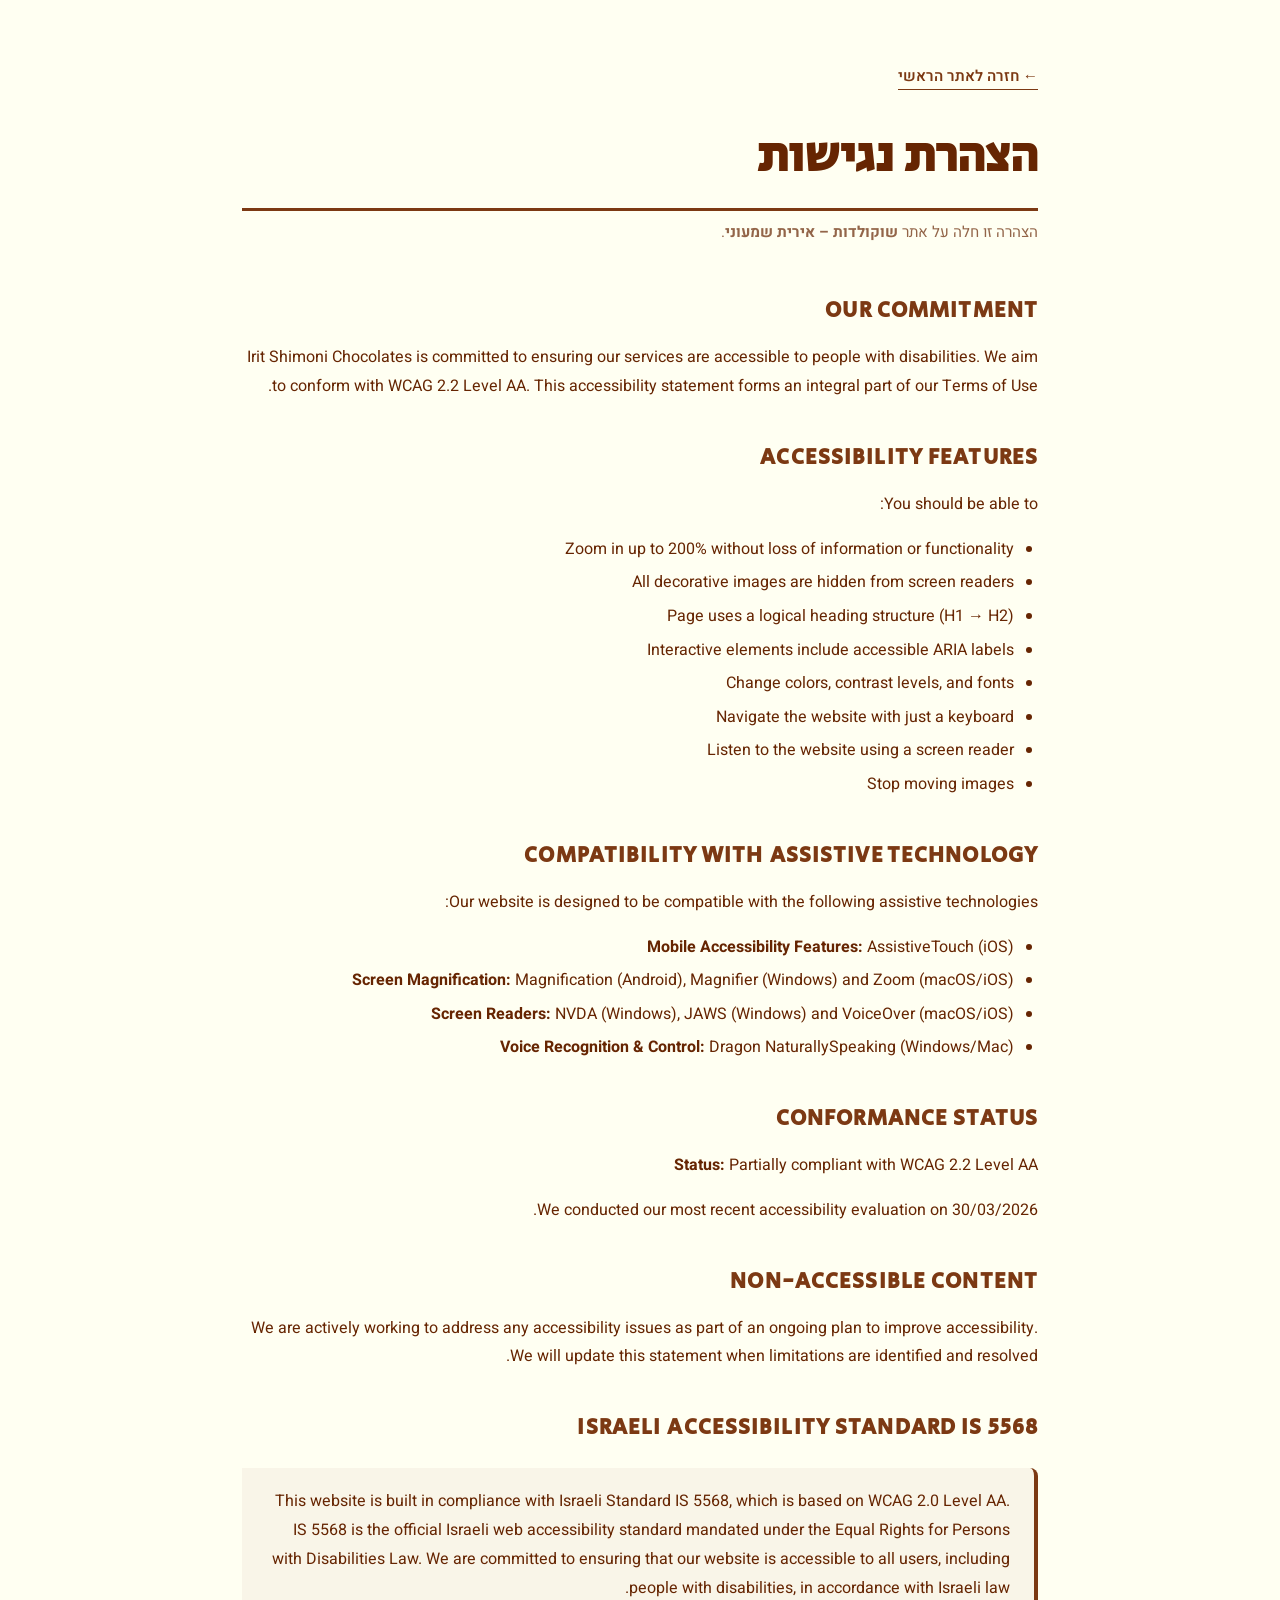
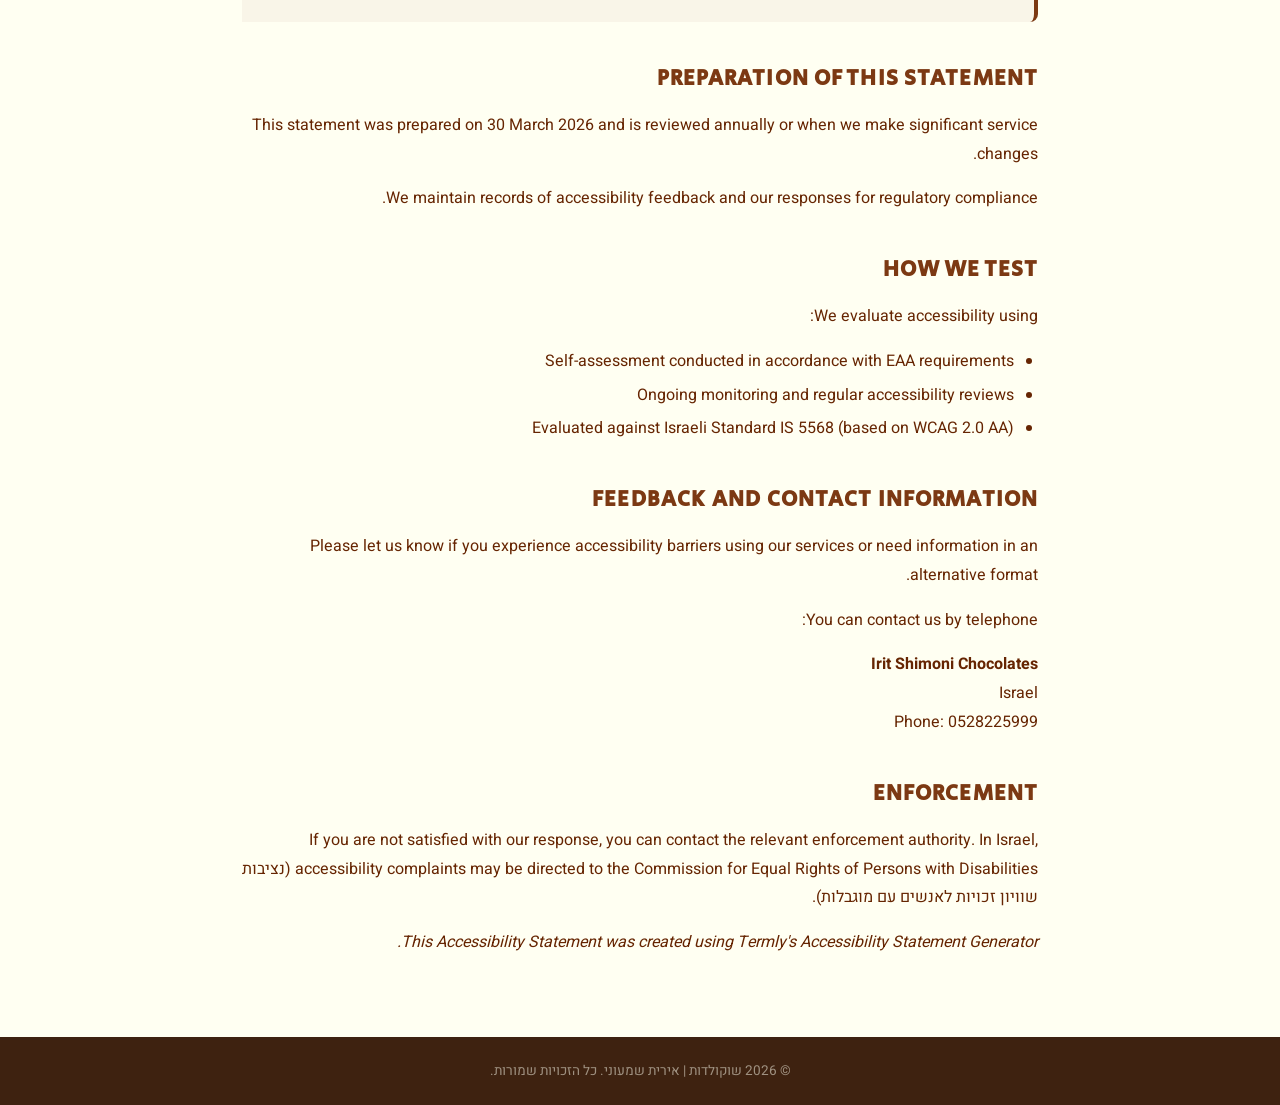
==== accessibility.html @ e2622485 "Yuval changes: navbar redesign, hero updates, accessibility statement, drip illustration Co-Authored" ====
<!DOCTYPE html>
<html lang="he" dir="rtl">
<head>
  <meta charset="UTF-8">
  <meta name="viewport" content="width=device-width, initial-scale=1.0">
  <title>הצהרת נגישות | שוקולדות – אירית שמעוני</title>
  <meta name="description" content="הצהרת נגישות של אתר שוקולדות אירית שמעוני בהתאם לתקן ישראלי IS 5568">
  <link rel="preconnect" href="https://fonts.googleapis.com">
  <link rel="preconnect" href="https://fonts.gstatic.com" crossorigin>
  <link href="https://fonts.googleapis.com/css2?family=Heebo:wght@300;400;500;700;800;900&family=Secular+One&display=swap" rel="stylesheet">
  <link rel="stylesheet" href="css/styles.css?v=28">
  <style>
    .accessibility-page {
      background: #fffff2;
      min-height: 100vh;
      padding: 4rem 0;
    }
    .accessibility-page .container {
      max-width: 860px;
      margin: 0 auto;
      padding: 0 2rem;
    }
    .accessibility-page h1 {
      font-family: 'Secular One', sans-serif;
      font-size: clamp(2rem, 4vw, 3rem);
      color: #662502;
      margin-bottom: 0.5rem;
      border-bottom: 3px solid #7C3913;
      padding-bottom: 1rem;
    }
    .accessibility-page .applies-to {
      font-size: 0.95rem;
      color: #662502;
      opacity: 0.7;
      margin-bottom: 3rem;
    }
    .accessibility-page h2 {
      font-family: 'Secular One', sans-serif;
      font-size: 1.4rem;
      color: #7C3913;
      margin-top: 2.5rem;
      margin-bottom: 1rem;
      text-transform: uppercase;
      letter-spacing: 0.05em;
    }
    .accessibility-page p {
      font-size: 1rem;
      line-height: 1.8;
      color: #662502;
      margin-bottom: 1rem;
    }
    .accessibility-page ul {
      list-style: disc;
      padding-right: 1.5rem;
      margin-bottom: 1rem;
    }
    .accessibility-page li {
      font-size: 1rem;
      line-height: 1.8;
      color: #662502;
      margin-bottom: 0.3rem;
    }
    .accessibility-page li strong {
      color: #662502;
    }
    .accessibility-page .back-link {
      display: inline-block;
      margin-bottom: 2rem;
      color: #7C3913;
      font-weight: 600;
      font-size: 0.95rem;
      text-decoration: none;
      border-bottom: 1px solid #7C3913;
      padding-bottom: 2px;
    }
    .accessibility-page .back-link:hover {
      color: #ff7200;
      border-color: #ff7200;
    }
    .accessibility-page .highlight-box {
      background: #f9f5e8;
      border-right: 4px solid #7C3913;
      padding: 1.2rem 1.5rem;
      margin: 1.5rem 0;
      border-radius: 0 8px 8px 0;
    }
    .accessibility-page .highlight-box p {
      margin: 0;
    }
  </style>
</head>
<body>

  <!-- Navigation Bar -->
  <nav class="navbar">
    <div class="navbar__inner">
      <a href="index.html" class="navbar__logo">שוקולדות</a>
      <ul class="navbar__links">
        <li><a href="index.html#workshop">הסדנה</a></li>
        <li><a href="index.html#qa">שאלות ותשובות</a></li>
        <li><a href="index.html#contact">צרו קשר</a></li>
      </ul>
      <button class="navbar__toggle" aria-label="תפריט">
        <span></span><span></span><span></span>
      </button>
    </div>
    <div class="navbar__drip" aria-hidden="true"></div>
  </nav>

  <main class="accessibility-page" id="main-content">
    <div class="container">

      <a href="index.html" class="back-link">← חזרה לאתר הראשי</a>

      <h1>הצהרת נגישות</h1>
      <p class="applies-to">הצהרה זו חלה על אתר <strong>שוקולדות – אירית שמעוני</strong>.</p>

      <h2>Our Commitment</h2>
      <p>Irit Shimoni Chocolates is committed to ensuring our services are accessible to people with disabilities. We aim to conform with WCAG 2.2 Level AA. This accessibility statement forms an integral part of our Terms of Use.</p>

      <h2>Accessibility Features</h2>
      <p>You should be able to:</p>
      <ul>
        <li>Zoom in up to 200% without loss of information or functionality</li>
        <li>All decorative images are hidden from screen readers</li>
        <li>Page uses a logical heading structure (H1 → H2)</li>
        <li>Interactive elements include accessible ARIA labels</li>
        <li>Change colors, contrast levels, and fonts</li>
        <li>Navigate the website with just a keyboard</li>
        <li>Listen to the website using a screen reader</li>
        <li>Stop moving images</li>
      </ul>

      <h2>Compatibility with Assistive Technology</h2>
      <p>Our website is designed to be compatible with the following assistive technologies:</p>
      <ul>
        <li><strong>Mobile Accessibility Features:</strong> AssistiveTouch (iOS)</li>
        <li><strong>Screen Magnification:</strong> Magnification (Android), Magnifier (Windows) and Zoom (macOS/iOS)</li>
        <li><strong>Screen Readers:</strong> NVDA (Windows), JAWS (Windows) and VoiceOver (macOS/iOS)</li>
        <li><strong>Voice Recognition &amp; Control:</strong> Dragon NaturallySpeaking (Windows/Mac)</li>
      </ul>

      <h2>Conformance Status</h2>
      <p><strong>Status:</strong> Partially compliant with WCAG 2.2 Level AA</p>
      <p>We conducted our most recent accessibility evaluation on 30/03/2026.</p>

      <h2>Non-Accessible Content</h2>
      <p>We are actively working to address any accessibility issues as part of an ongoing plan to improve accessibility. We will update this statement when limitations are identified and resolved.</p>

      <h2>Israeli Accessibility Standard IS 5568</h2>
      <div class="highlight-box">
        <p>This website is built in compliance with Israeli Standard IS 5568, which is based on WCAG 2.0 Level AA. IS 5568 is the official Israeli web accessibility standard mandated under the Equal Rights for Persons with Disabilities Law. We are committed to ensuring that our website is accessible to all users, including people with disabilities, in accordance with Israeli law.</p>
      </div>

      <h2>Preparation of This Statement</h2>
      <p>This statement was prepared on 30 March 2026 and is reviewed annually or when we make significant service changes.</p>
      <p>We maintain records of accessibility feedback and our responses for regulatory compliance.</p>

      <h2>How We Test</h2>
      <p>We evaluate accessibility using:</p>
      <ul>
        <li>Self-assessment conducted in accordance with EAA requirements</li>
        <li>Ongoing monitoring and regular accessibility reviews</li>
        <li>Evaluated against Israeli Standard IS 5568 (based on WCAG 2.0 AA)</li>
      </ul>

      <h2>Feedback and Contact Information</h2>
      <p>Please let us know if you experience accessibility barriers using our services or need information in an alternative format.</p>
      <p>You can contact us by telephone:</p>
      <p>
        <strong>Irit Shimoni Chocolates</strong><br>
        Israel<br>
        Phone: <a href="tel:0528225999">0528225999</a>
      </p>

      <h2>Enforcement</h2>
      <p>If you are not satisfied with our response, you can contact the relevant enforcement authority. In Israel, accessibility complaints may be directed to the Commission for Equal Rights of Persons with Disabilities (נציבות שוויון זכויות לאנשים עם מוגבלות).</p>
      <p><em>This Accessibility Statement was created using Termly's Accessibility Statement Generator.</em></p>

    </div>
  </main>

  <!-- FOOTER -->
  <footer class="footer">
    <div class="container">
      <p>&copy; 2026 שוקולדות | אירית שמעוני. כל הזכויות שמורות.</p>
    </div>
  </footer>

  <script src="js/main.js?v=9"></script>
</body>
</html>
---- css/styles.css ----
/* ══════════════════════════════════════
   RESET & BASE
   ══════════════════════════════════════ */
*, *::before, *::after {
  margin: 0;
  padding: 0;
  box-sizing: border-box;
}

html {
  scroll-behavior: smooth;
  font-size: 16px;
}

body {
  font-family: 'Heebo', sans-serif;
  direction: rtl;
  color: #662502;
  overflow-x: hidden;
  background: #fffff2;
}

a {
  text-decoration: none;
  color: inherit;
}

ul {
  list-style: none;
}

img {
  max-width: 100%;
  display: block;
}

.container {
  max-width: 1200px;
  margin: 0 auto;
  padding: 0 2rem;
}

/* ══════════════════════════════════════
   NAVBAR
   ══════════════════════════════════════ */
.navbar {
  position: fixed;
  top: 0;
  left: 0;
  width: 100%;
  z-index: 1000;
  background: #662502;
  overflow: visible;
  transition: transform 0.3s ease;
}

.navbar--hidden {
  transform: translateY(-100%);
}

.navbar--initial {
  transform: translateY(-100%);
  transition: none;
}

.navbar__inner {
  position: relative;
  z-index: 1; /* above ::before */
  max-width: 1200px;
  margin: 0 auto;
  padding: 1rem 2rem;
  display: flex;
  align-items: center;
  justify-content: space-between;
}

.navbar__logo {
  font-family: 'Secular One', sans-serif;
  font-size: 2.5rem;
  color: #fffff2;
  font-weight: 700;
  line-height: 1;          /* prevents extra line-height from inflating height unevenly */
  display: flex;
  align-items: center;     /* vertically centers within the flex row */
}

.navbar__links {
  display: flex;
  gap: 2.5rem;
}

.navbar__links a {
  font-size: 1.2rem;
  font-weight: 600;
  color: #fffff2;
  transition: color 0.3s;
  position: relative;
}

.navbar__links a::after {
  content: '';
  position: absolute;
  bottom: -4px;
  right: 0;
  width: 0;
  height: 2px;
  background: #ff7200;
  transition: width 0.3s;
}

.navbar__links a:hover::after {
  width: 100%;
}

.navbar__links a:hover {
  color: #ff7200;
}

.navbar__toggle {
  display: none;
  flex-direction: column;
  gap: 5px;
  background: none;
  border: none;
  cursor: pointer;
  padding: 5px;
}

.navbar__toggle span {
  display: block;
  width: 26px;
  height: 2.5px;
  background: #fffff2;
  border-radius: 2px;
  transition: transform 0.3s, opacity 0.3s;
}


/* ══════════════════════════════════════
   NAVBAR BOTTOM MARQUEE
   ══════════════════════════════════════ */
.navbar__marquee {
  width: 100%;
  background: #7C3913;
  overflow: hidden;
  padding: 0.3rem 0;
  direction: ltr;
}

.navbar__marquee-inner {
  display: inline-block;
  white-space: nowrap;
  animation: marqueeScroll 30s linear infinite;
}

.navbar__marquee-inner span {
  font-family: 'Secular One', sans-serif;
  font-size: 0.75rem;
  color: #fffff2;
  opacity: 0.7;
  letter-spacing: 0.1em;
  padding: 0 1.5rem;
}

@keyframes marqueeScroll {
  0% { transform: translateX(0); }
  100% { transform: translateX(-50%); }
}

/* ══════════════════════════════════════
   HERO SECTION
   ══════════════════════════════════════ */
.hero {
  position: relative;
  min-height: 100vh;
  background: #662502;
  display: flex;
  flex-direction: column;
  padding-top: 4rem;
  padding-bottom: 160px;
  margin-top: 0;
  padding-top: 4rem;
  z-index: 1;
  overflow-x: hidden;
}

/* Full-width concave arc band */
.hero__band {
  position: absolute;
  bottom: 0;
  left: 0;
  width: 120%;
  height: auto;
  z-index: 0;
  pointer-events: none;
}

.hero__content {
  position: relative;
  z-index: 3;
  max-width: 1200px;
  margin: 0 auto;
  padding: 3rem 2rem;
  display: flex;
  align-items: center;
  justify-content: space-between;
  flex: 1;
  gap: 9rem;
  width: 100%;
}

.hero__text {
  flex: 1;
  max-width: 600px;
}

.hero__title {
  font-family: 'Secular One', sans-serif;
  font-size: clamp(3.75rem, 7.5vw, 6.25rem);
  color: #fffff2;
  line-height: 1.375;
  margin-bottom: 0;
}

.hero__hi {
  font-size: clamp(2.5rem, 5vw, 3.75rem);
  font-weight: 700;
  color: #fffff2;
  margin-bottom: 4rem;
  line-height: 1.375;
  display: flex;
  align-items: center;
  gap: 0.5rem;
}

.hero__wave-hand {
  width: clamp(2rem, 4vw, 3rem);
  height: clamp(2rem, 4vw, 3rem);
  display: inline-block;
  transform: rotate(-45deg);
}

.hero__subtitle-line1 {
  white-space: nowrap;
  font-size: clamp(1.1rem, 2vw, 1.4rem);
  color: #fffff2;
  line-height: 2.25;
  font-weight: 300;
  margin-bottom: 0.5rem;
}

.hero__subtitle-line2 {
  font-size: clamp(1.1rem, 2vw, 1.4rem);
  color: #ff7200;
  line-height: 2.25;
  font-weight: 500;
}

/* Bloby circle for Irit's photo */
.hero__image {
  flex: 0 0 auto;
  position: relative;
  z-index: 3;
}

.hero__blob-circle {
  width: clamp(300px, 35vw, 500px);
  height: clamp(300px, 35vw, 500px);
  border-radius: 60% 40% 50% 50% / 50% 60% 40% 50%;
  background: #7C3913;
  overflow: hidden;
  display: flex;
  align-items: center;
  justify-content: center;
  box-shadow: 0 15px 50px rgba(0, 0, 0, 0.3);
  animation: blobMorph 8s ease-in-out infinite;
}

@keyframes blobMorph {
  0%, 100% { border-radius: 60% 40% 50% 50% / 50% 60% 40% 50%; }
  25% { border-radius: 50% 60% 40% 50% / 40% 50% 60% 50%; }
  50% { border-radius: 40% 50% 60% 50% / 60% 40% 50% 50%; }
  75% { border-radius: 50% 40% 50% 60% / 50% 50% 40% 60%; }
}

.hero__blob-circle img {
  width: 100%;
  height: 100%;
  object-fit: cover;
}

.hero__blob-placeholder {
  color: #fffff2;
  font-size: 0.9rem;
  opacity: 0.6;
  text-align: center;
  padding: 1rem;
}

.hero__blob-circle img + .hero__blob-placeholder {
  display: none;
}

.hero__blob-circle img[style*="display: none"] + .hero__blob-placeholder {
  display: block;
}

/* Pralines */
.hero__praline {
  position: absolute;
  z-index: 1;
  width: 158px;
  height: 158px;
  pointer-events: none;
}

.hero__praline img {
  width: 100%;
  height: 100%;
  object-fit: contain;
  filter: drop-shadow(0 4px 12px rgba(0,0,0,0.3));
}

.hero__praline--1 { top: 8%; left: 2%; transform: rotate(-15deg); }
.hero__praline--2 { bottom: 12%; right: 35%; transform: rotate(20deg); }
.hero__praline--3 { top: 45%; right: 2%; transform: rotate(-8deg); }

/* Extra smaller pralines */
.hero__praline--small {
  width: 101px;
  height: 101px;
}
.hero__praline--4 { top: 8%; right: 38%; transform: rotate(12deg); }
.hero__praline--5 { bottom: 18%; left: 5%; transform: rotate(-22deg); }
.hero__praline--6 { top: 8%; right: 5%; transform: rotate(30deg); }

.hero__praline--small img {
  filter: drop-shadow(0 3px 8px rgba(0,0,0,0.25));
}

/* ══════════════════════════════════════
   WAVE DIVIDER (between sections, pulls up into the section above)
   ══════════════════════════════════════ */
.wave-divider {
  position: relative;
  width: 100%;
  height: 160px;
  margin-top: -160px;
  z-index: 10;
  pointer-events: none;
}

.wave-divider svg {
  display: block;
  position: absolute;
  bottom: 0;
  left: 0;
  width: 100%;
  height: 100%;
  overflow: visible;
}

/* ══════════════════════════════════════
   WORKSHOP (סדנה) SECTION
   ══════════════════════════════════════ */
.workshop {
  position: relative;
  background: #ffffc2;
  padding: 5rem 0 0;
  padding-bottom: 160px;
  z-index: 1;
  overflow: hidden;
}


.workshop__grid {
  position: relative;
  z-index: 1;
  max-width: 1200px;
  margin: 0 auto;
  padding: 0 2rem;
  display: grid;
  grid-template-columns: 1fr 1fr;
  gap: 3rem;
}

.workshop__block--text {
  padding: 2rem;
}

.workshop__block--text h2 {
  font-family: 'Secular One', sans-serif;
  font-size: clamp(1.5rem, 3vw, 2rem);
  color: #662502;
  margin-bottom: 1rem;
  line-height: 1.4;
}

.workshop__block--text p {
  font-size: 1.05rem;
  line-height: 1.8;
  color: #662502;
  margin-bottom: 0.8rem;
}

.workshop__block--text ul {
  padding-right: 1.2rem;
  margin-bottom: 1rem;
}

.workshop__block--text li {
  font-size: 1.05rem;
  line-height: 1.8;
  color: #662502;
  list-style: disc;
  margin-bottom: 0.3rem;
}

.workshop__block--text strong {
  color: #662502;
}

/* Gallery blocks */
.workshop__block--gallery {
  display: flex;
  flex-direction: column;
  align-items: center;
  padding: 2rem;
}

.gallery__caption {
  font-size: 1rem;
  font-weight: 500;
  color: #662502;
  margin-bottom: 1rem;
  text-align: center;
}

.gallery__stack {
  position: relative;
  width: 280px;
  height: 280px;
  cursor: pointer;
  transition: transform 0.3s;
}

.gallery__stack:hover {
  transform: scale(1.03);
}

.gallery__back-img {
  position: absolute;
  top: 15px;
  right: -15px;
  width: 260px;
  height: 260px;
  border-radius: 55% 45% 50% 50% / 45% 55% 45% 55%;
  overflow: hidden;
  background: #e8d8a0;
  box-shadow: 0 8px 25px rgba(102, 37, 2, 0.15);
  z-index: 0;
}

.gallery__front-img {
  position: relative;
  width: 280px;
  height: 280px;
  border-radius: 50% 50% 45% 55% / 55% 45% 55% 45%;
  overflow: hidden;
  background: #d4b870;
  box-shadow: 0 12px 35px rgba(102, 37, 2, 0.2);
  z-index: 1;
  animation: blobMorph 10s ease-in-out infinite;
}

.gallery__placeholder {
  display: flex;
  align-items: center;
  justify-content: center;
  width: 100%;
  height: 100%;
  color: #662502;
  font-size: 0.9rem;
  opacity: 0.5;
}

.gallery__front-img img + .gallery__placeholder,
.gallery__back-img img + .gallery__placeholder {
  display: none;
}

.gallery__front-img img[style*="display: none"] + .gallery__placeholder,
.gallery__back-img img[style*="display: none"] + .gallery__placeholder {
  display: flex;
}

/* ══════════════════════════════════════
   Q&A SECTION
   ══════════════════════════════════════ */
.qa {
  position: relative;
  background: #662502;
  padding: 5rem 0 0;
  padding-bottom: 160px;
  z-index: 1;
  overflow: hidden;
}

.qa__stripe {
  position: absolute;
  top: 50%;
  left: 0;
  transform: translateY(-50%);
  width: 100vw;
  margin-left: calc(-50vw + 50%);
  height: 300px;
  z-index: 0;
  pointer-events: none;
}

.qa .container {
  position: relative;
  z-index: 1;
}

.qa__title {
  font-family: 'Secular One', sans-serif;
  font-size: clamp(2rem, 4vw, 2.8rem);
  color: #fffff2;
  text-align: center;
  margin-bottom: 2.5rem;
}

/* Highlight cards */
.qa__highlights {
  display: flex;
  flex-wrap: wrap;
  justify-content: center;
  gap: 1rem;
  margin-bottom: 3rem;
}

.qa__highlight-item {
  background: rgba(255, 255, 255, 0.1);
  border: 1px solid rgba(255, 255, 242, 0.2);
  border-radius: 50px;
  padding: 0.7rem 1.5rem;
  color: #fffff2;
  font-size: 0.95rem;
  font-weight: 300;
  backdrop-filter: blur(5px);
}

/* Accordion */
.accordion {
  max-width: 700px;
  margin: 0 auto;
}

.accordion__item {
  border-bottom: 1px solid rgba(255, 255, 242, 0.15);
}

.accordion__item:last-child {
  border-bottom: none;
}

.accordion__header {
  width: 100%;
  background: none;
  border: none;
  padding: 1.2rem 0;
  display: flex;
  align-items: center;
  justify-content: space-between;
  cursor: pointer;
  color: #fffff2;
  font-family: 'Heebo', sans-serif;
  font-size: 1.1rem;
  font-weight: 500;
  text-align: right;
  transition: color 0.3s;
}

.accordion__header:hover {
  color: #ff7200;
}

.accordion__icon {
  flex-shrink: 0;
  transition: transform 0.3s;
  margin-right: auto;
  margin-left: 0;
}

.accordion__item.active .accordion__icon {
  transform: rotate(180deg);
}

.accordion__body {
  max-height: 0;
  overflow: hidden;
  transition: max-height 0.4s ease, padding 0.4s ease;
}

.accordion__item.active .accordion__body {
  max-height: 200px;
  padding-bottom: 1rem;
}

.accordion__body p {
  color: rgba(255, 255, 242, 0.8);
  font-size: 1rem;
  line-height: 1.7;
  font-weight: 300;
}

/* ══════════════════════════════════════
   CONTACT SECTION
   ══════════════════════════════════════ */
.contact {
  position: relative;
  background: #7C3913;
  padding: 5rem 0;
  text-align: center;
  z-index: 1;
}

.contact__title {
  font-family: 'Secular One', sans-serif;
  font-size: clamp(2rem, 4vw, 2.8rem);
  color: #fffff2;
  margin-bottom: 2rem;
}

.contact__phone {
  display: inline-block;
  font-family: 'Secular One', sans-serif;
  font-size: clamp(1.5rem, 3.5vw, 2.5rem);
  color: #fffff2;
  background: rgba(255, 255, 255, 0.1);
  border: 2px solid rgba(255, 255, 242, 0.3);
  border-radius: 60px;
  padding: 1rem 3rem;
  transition: all 0.3s;
  direction: ltr;
}

.contact__phone:hover {
  background: rgba(255, 255, 255, 0.2);
  border-color: #ff7200;
  transform: scale(1.03);
}

/* ══════════════════════════════════════
   FOOTER
   ══════════════════════════════════════ */
.footer {
  background: #3e2210;
  color: rgba(255, 255, 242, 0.5);
  text-align: center;
  padding: 1.5rem 0;
  font-size: 0.85rem;
}

/* ══════════════════════════════════════
   LIGHTBOX (Gallery)
   ══════════════════════════════════════ */
.lightbox {
  display: none;
  position: fixed;
  inset: 0;
  background: rgba(0, 0, 0, 0.85);
  z-index: 1000;
  align-items: center;
  justify-content: center;
}

.lightbox.active {
  display: flex;
}

.lightbox__close {
  position: absolute;
  top: 1.5rem;
  left: 1.5rem;
  background: none;
  border: none;
  color: #fffff2;
  font-size: 2.5rem;
  cursor: pointer;
  z-index: 1001;
  line-height: 1;
}

.lightbox__message {
  color: #fffff2;
  font-size: 1.3rem;
  opacity: 0.7;
}

/* ══════════════════════════════════════
   MOBILE RESPONSIVE
   ══════════════════════════════════════ */
@media (max-width: 768px) {
  .navbar__links {
    display: none;
    position: absolute;
    top: 100%;
    right: 0;
    left: 0;
    background: #7C3913;
    flex-direction: column;
    padding: 1rem 2rem 1.5rem;
    gap: 1rem;
    box-shadow: 0 8px 20px rgba(0, 0, 0, 0.2);
  }

  .navbar__links.active {
    display: flex;
  }

  .navbar__toggle {
    display: flex;
  }

  .hero__content {
    flex-direction: column-reverse;
    text-align: center;
    padding: 2rem 1.5rem;
    gap: 2rem;
  }

  .hero__text {
    max-width: 100%;
  }

  .hero__blob-circle {
    width: 220px;
    height: 220px;
  }

  .hero__praline--1 { top: 12%; left: 5%; width: 50px; height: 50px; }
  .hero__praline--2 { bottom: 25%; right: 5%; width: 50px; height: 50px; }
  .hero__praline--3 { display: none; }

  .hero__praline.placeholder .praline-ph {
    width: 50px;
    height: 50px;
  }

  .workshop__grid {
    grid-template-columns: 1fr;
    gap: 1.5rem;
    padding: 0 1.5rem;
  }

  .workshop__block--upper-left { order: 2; }
  .workshop__block--upper-right { order: 1; }
  .workshop__block--lower-right { order: 3; }
  .workshop__block--lower-left { order: 4; }

  .gallery__stack {
    width: 230px;
    height: 230px;
  }

  .gallery__front-img {
    width: 230px;
    height: 230px;
  }

  .gallery__back-img {
    width: 210px;
    height: 210px;
  }

  .qa__highlights {
    gap: 0.7rem;
  }

  .qa__highlight-item {
    font-size: 0.85rem;
    padding: 0.5rem 1rem;
  }

  .contact__phone {
    padding: 0.8rem 2rem;
  }
}

@media (max-width: 480px) {
  .hero__title {
    font-size: 2.5rem;
  }

  .hero__blob-circle {
    width: 180px;
    height: 180px;
  }
}
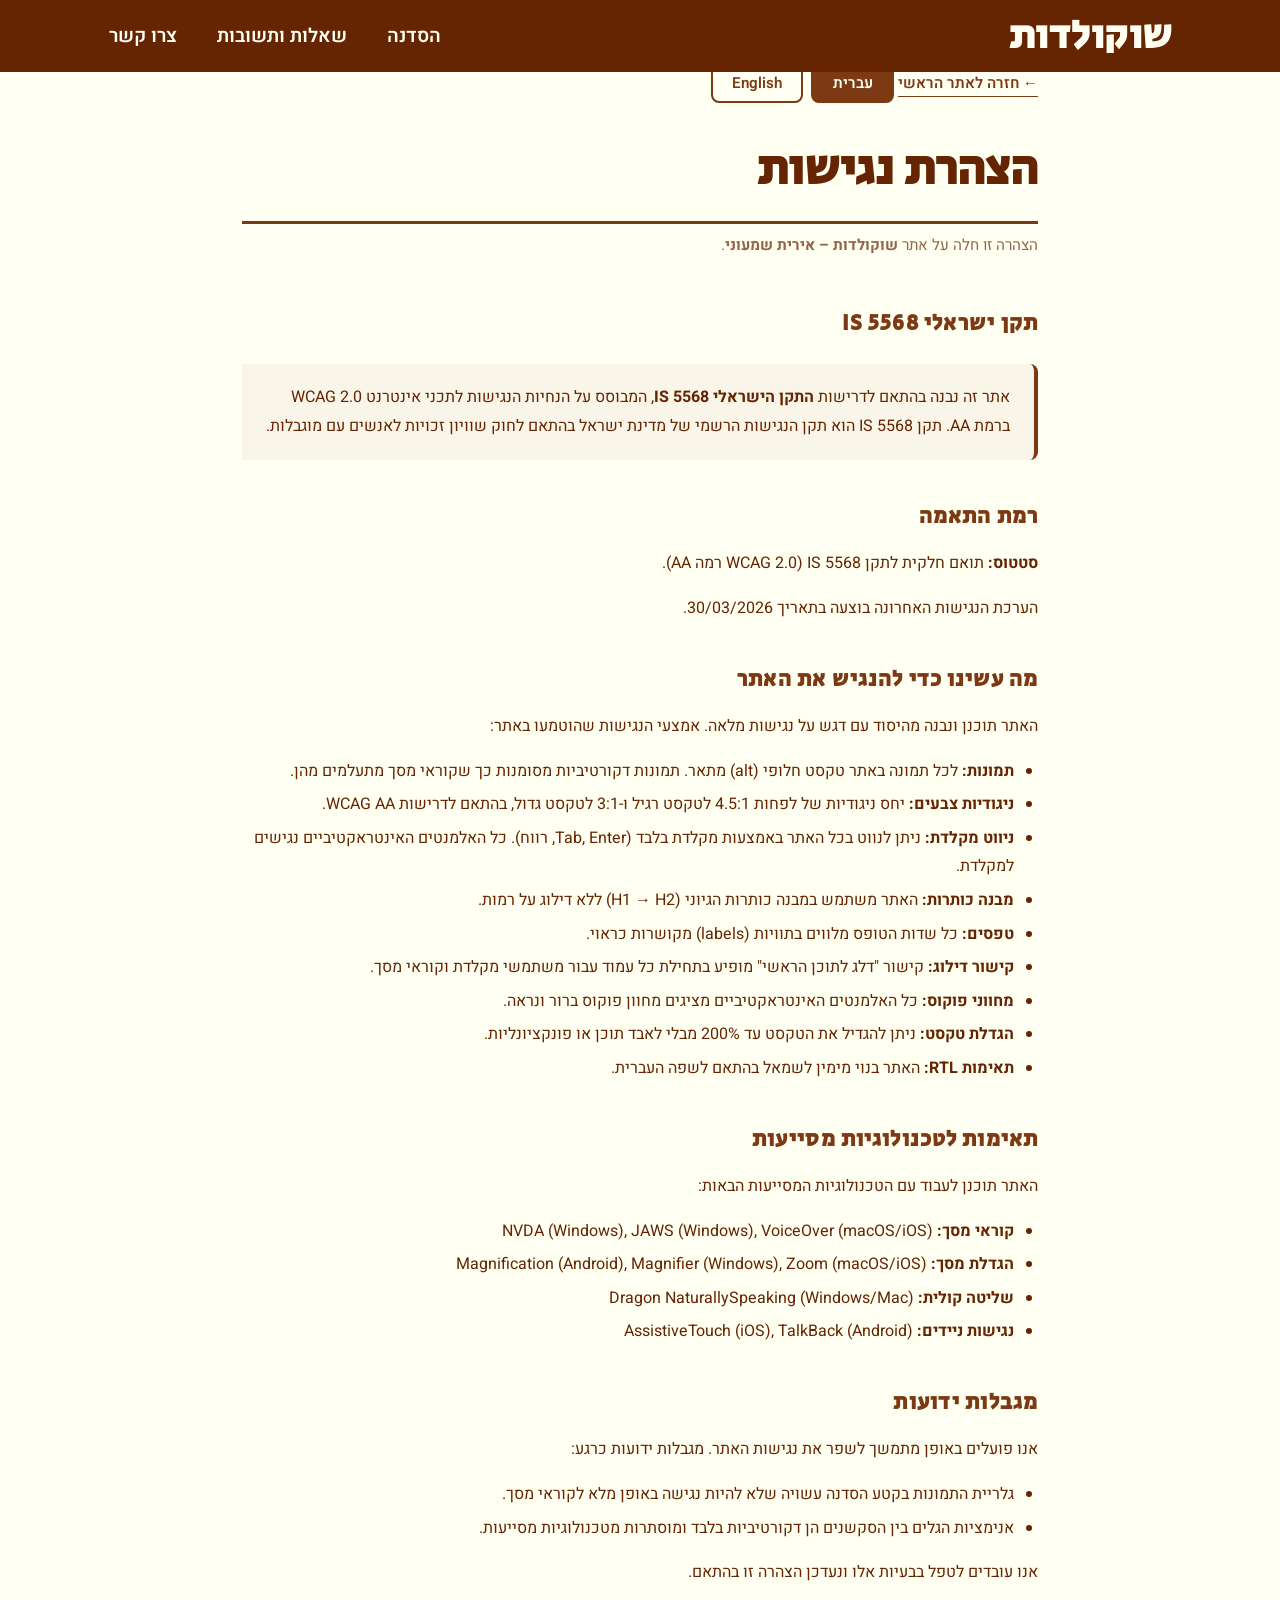
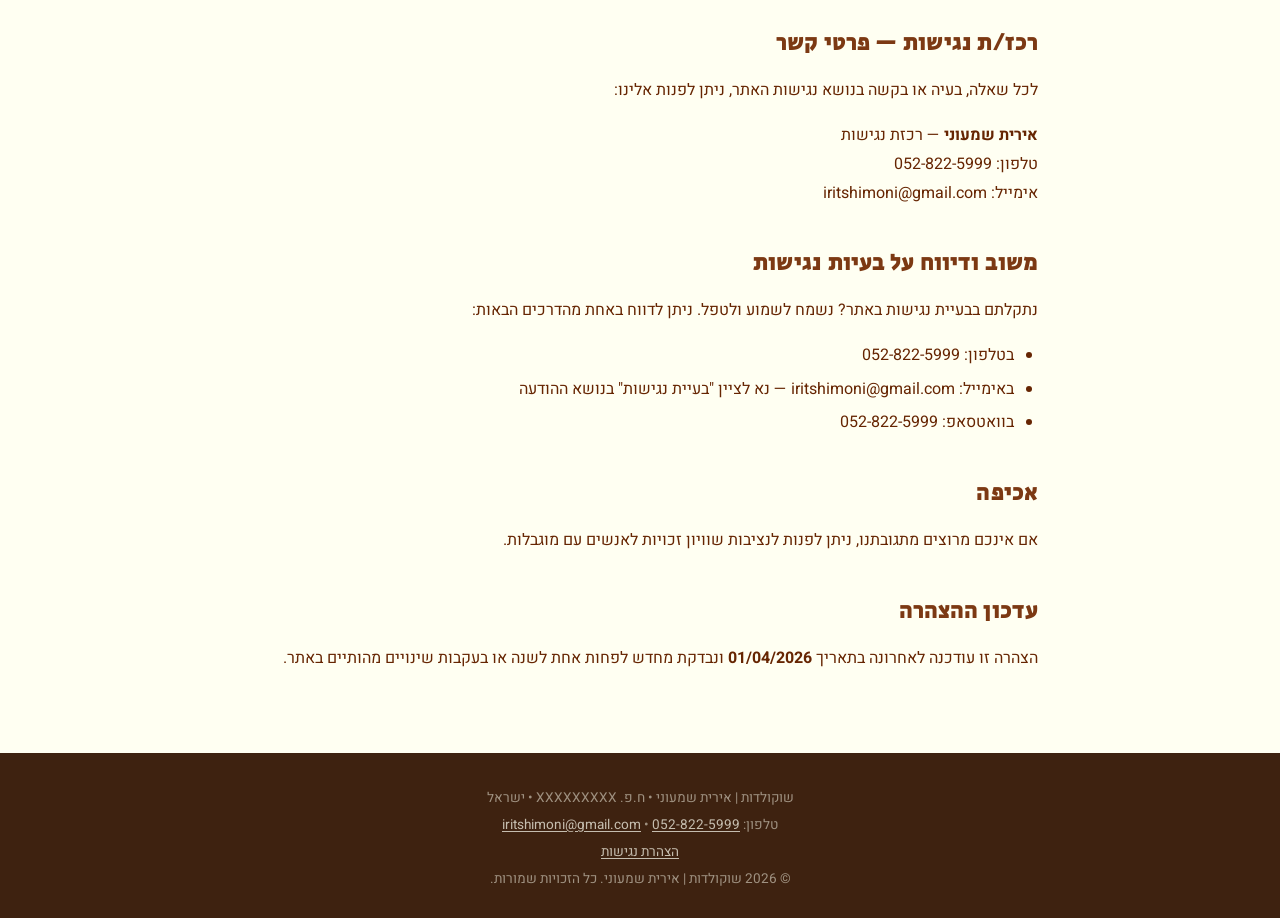
==== commit c3f73c51: "Fluid layout, QA card improvements, accessibility & compliance fixes - All sections use fluid width " ====
--- a/accessibility.html
+++ b/accessibility.html
@@ -8,7 +8,7 @@
   <link rel="preconnect" href="https://fonts.googleapis.com">
   <link rel="preconnect" href="https://fonts.gstatic.com" crossorigin>
   <link href="https://fonts.googleapis.com/css2?family=Heebo:wght@300;400;500;700;800;900&family=Secular+One&display=swap" rel="stylesheet">
-  <link rel="stylesheet" href="css/styles.css?v=28">
+  <link rel="stylesheet" href="css/styles.css?v=118">
   <style>
     .accessibility-page {
       background: #fffff2;
@@ -40,7 +40,6 @@
       color: #7C3913;
       margin-top: 2.5rem;
       margin-bottom: 1rem;
-      text-transform: uppercase;
       letter-spacing: 0.05em;
     }
     .accessibility-page p {
@@ -87,9 +86,37 @@
     .accessibility-page .highlight-box p {
       margin: 0;
     }
+    .lang-toggle {
+      display: inline-flex;
+      gap: 0.5rem;
+      margin-bottom: 2rem;
+    }
+    .lang-toggle button {
+      background: none;
+      border: 2px solid #7C3913;
+      border-radius: 8px;
+      padding: 0.4rem 1.2rem;
+      font-family: 'Heebo', sans-serif;
+      font-size: 0.95rem;
+      font-weight: 600;
+      color: #7C3913;
+      cursor: pointer;
+      transition: background 0.2s, color 0.2s;
+    }
+    .lang-toggle button.active {
+      background: #7C3913;
+      color: #fffff2;
+    }
+    .lang-toggle button:hover:not(.active) {
+      background: rgba(124, 57, 19, 0.1);
+    }
+    .lang-section { display: none; }
+    .lang-section.active { display: block; }
   </style>
 </head>
 <body>
+
+  <a href="#main-content" class="skip-link">דלג לתוכן הראשי</a>
 
   <!-- Navigation Bar -->
   <nav class="navbar">
@@ -112,70 +139,155 @@
 
       <a href="index.html" class="back-link">← חזרה לאתר הראשי</a>
 
-      <h1>הצהרת נגישות</h1>
-      <p class="applies-to">הצהרה זו חלה על אתר <strong>שוקולדות – אירית שמעוני</strong>.</p>
-
-      <h2>Our Commitment</h2>
-      <p>Irit Shimoni Chocolates is committed to ensuring our services are accessible to people with disabilities. We aim to conform with WCAG 2.2 Level AA. This accessibility statement forms an integral part of our Terms of Use.</p>
-
-      <h2>Accessibility Features</h2>
-      <p>You should be able to:</p>
-      <ul>
-        <li>Zoom in up to 200% without loss of information or functionality</li>
-        <li>All decorative images are hidden from screen readers</li>
-        <li>Page uses a logical heading structure (H1 → H2)</li>
-        <li>Interactive elements include accessible ARIA labels</li>
-        <li>Change colors, contrast levels, and fonts</li>
-        <li>Navigate the website with just a keyboard</li>
-        <li>Listen to the website using a screen reader</li>
-        <li>Stop moving images</li>
-      </ul>
-
-      <h2>Compatibility with Assistive Technology</h2>
-      <p>Our website is designed to be compatible with the following assistive technologies:</p>
-      <ul>
-        <li><strong>Mobile Accessibility Features:</strong> AssistiveTouch (iOS)</li>
-        <li><strong>Screen Magnification:</strong> Magnification (Android), Magnifier (Windows) and Zoom (macOS/iOS)</li>
-        <li><strong>Screen Readers:</strong> NVDA (Windows), JAWS (Windows) and VoiceOver (macOS/iOS)</li>
-        <li><strong>Voice Recognition &amp; Control:</strong> Dragon NaturallySpeaking (Windows/Mac)</li>
-      </ul>
-
-      <h2>Conformance Status</h2>
-      <p><strong>Status:</strong> Partially compliant with WCAG 2.2 Level AA</p>
-      <p>We conducted our most recent accessibility evaluation on 30/03/2026.</p>
-
-      <h2>Non-Accessible Content</h2>
-      <p>We are actively working to address any accessibility issues as part of an ongoing plan to improve accessibility. We will update this statement when limitations are identified and resolved.</p>
-
-      <h2>Israeli Accessibility Standard IS 5568</h2>
-      <div class="highlight-box">
-        <p>This website is built in compliance with Israeli Standard IS 5568, which is based on WCAG 2.0 Level AA. IS 5568 is the official Israeli web accessibility standard mandated under the Equal Rights for Persons with Disabilities Law. We are committed to ensuring that our website is accessible to all users, including people with disabilities, in accordance with Israeli law.</p>
+      <!-- Language toggle -->
+      <div class="lang-toggle">
+        <button class="active" data-lang="he" aria-label="עברית">עברית</button>
+        <button data-lang="en" aria-label="English">English</button>
       </div>
 
-      <h2>Preparation of This Statement</h2>
-      <p>This statement was prepared on 30 March 2026 and is reviewed annually or when we make significant service changes.</p>
-      <p>We maintain records of accessibility feedback and our responses for regulatory compliance.</p>
-
-      <h2>How We Test</h2>
-      <p>We evaluate accessibility using:</p>
-      <ul>
-        <li>Self-assessment conducted in accordance with EAA requirements</li>
-        <li>Ongoing monitoring and regular accessibility reviews</li>
-        <li>Evaluated against Israeli Standard IS 5568 (based on WCAG 2.0 AA)</li>
-      </ul>
-
-      <h2>Feedback and Contact Information</h2>
-      <p>Please let us know if you experience accessibility barriers using our services or need information in an alternative format.</p>
-      <p>You can contact us by telephone:</p>
-      <p>
-        <strong>Irit Shimoni Chocolates</strong><br>
-        Israel<br>
-        Phone: <a href="tel:0528225999">0528225999</a>
-      </p>
-
-      <h2>Enforcement</h2>
-      <p>If you are not satisfied with our response, you can contact the relevant enforcement authority. In Israel, accessibility complaints may be directed to the Commission for Equal Rights of Persons with Disabilities (נציבות שוויון זכויות לאנשים עם מוגבלות).</p>
-      <p><em>This Accessibility Statement was created using Termly's Accessibility Statement Generator.</em></p>
+      <!-- ═══════════════════════════════
+           HEBREW VERSION
+           ═══════════════════════════════ -->
+      <div class="lang-section active" id="lang-he">
+
+        <h1>הצהרת נגישות</h1>
+        <p class="applies-to">הצהרה זו חלה על אתר <strong>שוקולדות – אירית שמעוני</strong>.</p>
+
+        <h2>תקן ישראלי IS 5568</h2>
+        <div class="highlight-box">
+          <p>אתר זה נבנה בהתאם לדרישות <strong>התקן הישראלי IS 5568</strong>, המבוסס על הנחיות הנגישות לתכני אינטרנט WCAG 2.0 ברמת AA. תקן IS 5568 הוא תקן הנגישות הרשמי של מדינת ישראל בהתאם לחוק שוויון זכויות לאנשים עם מוגבלות.</p>
+        </div>
+
+        <h2>רמת התאמה</h2>
+        <p><strong>סטטוס:</strong> תואם חלקית לתקן IS 5568 (WCAG 2.0 רמה AA).</p>
+        <p>הערכת הנגישות האחרונה בוצעה בתאריך 30/03/2026.</p>
+
+        <h2>מה עשינו כדי להנגיש את האתר</h2>
+        <p>האתר תוכנן ונבנה מהיסוד עם דגש על נגישות מלאה. אמצעי הנגישות שהוטמעו באתר:</p>
+        <ul>
+          <li><strong>תמונות:</strong> לכל תמונה באתר טקסט חלופי (alt) מתאר. תמונות דקורטיביות מסומנות כך שקוראי מסך מתעלמים מהן.</li>
+          <li><strong>ניגודיות צבעים:</strong> יחס ניגודיות של לפחות 4.5:1 לטקסט רגיל ו-3:1 לטקסט גדול, בהתאם לדרישות WCAG AA.</li>
+          <li><strong>ניווט מקלדת:</strong> ניתן לנווט בכל האתר באמצעות מקלדת בלבד (Tab, Enter, רווח). כל האלמנטים האינטראקטיביים נגישים למקלדת.</li>
+          <li><strong>מבנה כותרות:</strong> האתר משתמש במבנה כותרות הגיוני (H1 → H2) ללא דילוג על רמות.</li>
+          <li><strong>טפסים:</strong> כל שדות הטופס מלווים בתוויות (labels) מקושרות כראוי.</li>
+          <li><strong>קישור דילוג:</strong> קישור "דלג לתוכן הראשי" מופיע בתחילת כל עמוד עבור משתמשי מקלדת וקוראי מסך.</li>
+          <li><strong>מחווני פוקוס:</strong> כל האלמנטים האינטראקטיביים מציגים מחוון פוקוס ברור ונראה.</li>
+          <li><strong>הגדלת טקסט:</strong> ניתן להגדיל את הטקסט עד 200% מבלי לאבד תוכן או פונקציונליות.</li>
+          <li><strong>תאימות RTL:</strong> האתר בנוי מימין לשמאל בהתאם לשפה העברית.</li>
+        </ul>
+
+        <h2>תאימות לטכנולוגיות מסייעות</h2>
+        <p>האתר תוכנן לעבוד עם הטכנולוגיות המסייעות הבאות:</p>
+        <ul>
+          <li><strong>קוראי מסך:</strong> NVDA (Windows), JAWS (Windows), VoiceOver (macOS/iOS)</li>
+          <li><strong>הגדלת מסך:</strong> Magnification (Android), Magnifier (Windows), Zoom (macOS/iOS)</li>
+          <li><strong>שליטה קולית:</strong> Dragon NaturallySpeaking (Windows/Mac)</li>
+          <li><strong>נגישות ניידים:</strong> AssistiveTouch (iOS), TalkBack (Android)</li>
+        </ul>
+
+        <h2>מגבלות ידועות</h2>
+        <p>אנו פועלים באופן מתמשך לשפר את נגישות האתר. מגבלות ידועות כרגע:</p>
+        <ul>
+          <li>גלריית התמונות בקטע הסדנה עשויה שלא להיות נגישה באופן מלא לקוראי מסך.</li>
+          <li>אנימציות הגלים בין הסקשנים הן דקורטיביות בלבד ומוסתרות מטכנולוגיות מסייעות.</li>
+        </ul>
+        <p>אנו עובדים לטפל בבעיות אלו ונעדכן הצהרה זו בהתאם.</p>
+
+        <h2>רכז/ת נגישות — פרטי קשר</h2>
+        <p>לכל שאלה, בעיה או בקשה בנושא נגישות האתר, ניתן לפנות אלינו:</p>
+        <p>
+          <strong>אירית שמעוני</strong> — רכזת נגישות<br>
+          טלפון: <a href="tel:0528225999">052-822-5999</a><br>
+          אימייל: <a href="mailto:iritshimoni@gmail.com">iritshimoni@gmail.com</a>
+        </p>
+
+        <h2>משוב ודיווח על בעיות נגישות</h2>
+        <p>נתקלתם בבעיית נגישות באתר? נשמח לשמוע ולטפל. ניתן לדווח באחת מהדרכים הבאות:</p>
+        <ul>
+          <li>בטלפון: <a href="tel:0528225999">052-822-5999</a></li>
+          <li>באימייל: <a href="mailto:iritshimoni@gmail.com">iritshimoni@gmail.com</a> — נא לציין "בעיית נגישות" בנושא ההודעה</li>
+          <li>בוואטסאפ: <a href="https://wa.me/972528225999" target="_blank" rel="noopener">052-822-5999</a></li>
+        </ul>
+
+        <h2>אכיפה</h2>
+        <p>אם אינכם מרוצים מתגובתנו, ניתן לפנות לנציבות שוויון זכויות לאנשים עם מוגבלות.</p>
+
+        <h2>עדכון ההצהרה</h2>
+        <p>הצהרה זו עודכנה לאחרונה בתאריך <strong>01/04/2026</strong> ונבדקת מחדש לפחות אחת לשנה או בעקבות שינויים מהותיים באתר.</p>
+
+      </div>
+
+      <!-- ═══════════════════════════════
+           ENGLISH VERSION
+           ═══════════════════════════════ -->
+      <div class="lang-section" id="lang-en" dir="ltr" lang="en">
+
+        <h1>Accessibility Statement</h1>
+        <p class="applies-to">This statement applies to the website <strong>Chocoladot – Irit Shimoni</strong>.</p>
+
+        <h2>Israeli Standard IS 5568</h2>
+        <div class="highlight-box" style="border-right: none; border-left: 4px solid #7C3913; border-radius: 8px 0 0 8px;">
+          <p>This website was built in compliance with <strong>Israeli Standard IS 5568</strong>, based on the Web Content Accessibility Guidelines (WCAG) 2.0 Level AA. IS 5568 is the official Israeli web accessibility standard mandated under the Equal Rights for Persons with Disabilities Law.</p>
+        </div>
+
+        <h2>Conformance Level</h2>
+        <p><strong>Status:</strong> Partially compliant with IS 5568 (WCAG 2.0 Level AA).</p>
+        <p>Our most recent accessibility evaluation was conducted on 30/03/2026.</p>
+
+        <h2>Accessibility Measures Implemented</h2>
+        <p>This website was designed and built from the ground up with accessibility in mind. The following measures have been implemented:</p>
+        <ul>
+          <li><strong>Images:</strong> All images have descriptive alt text. Decorative images are hidden from screen readers.</li>
+          <li><strong>Color contrast:</strong> Minimum 4.5:1 ratio for normal text and 3:1 for large text, per WCAG AA requirements.</li>
+          <li><strong>Keyboard navigation:</strong> The entire site can be navigated using a keyboard only (Tab, Enter, Space). All interactive elements are keyboard accessible.</li>
+          <li><strong>Heading structure:</strong> Logical heading hierarchy (H1 → H2) with no skipped levels.</li>
+          <li><strong>Forms:</strong> All form fields have properly associated labels.</li>
+          <li><strong>Skip link:</strong> A "skip to main content" link appears at the beginning of each page for keyboard and screen reader users.</li>
+          <li><strong>Focus indicators:</strong> All interactive elements display a clearly visible focus indicator.</li>
+          <li><strong>Text resizing:</strong> Text can be enlarged up to 200% without loss of content or functionality.</li>
+          <li><strong>RTL compatibility:</strong> The site is built right-to-left to match the Hebrew language.</li>
+        </ul>
+
+        <h2>Assistive Technology Compatibility</h2>
+        <p>This website is designed to work with the following assistive technologies:</p>
+        <ul>
+          <li><strong>Screen readers:</strong> NVDA (Windows), JAWS (Windows), VoiceOver (macOS/iOS)</li>
+          <li><strong>Screen magnification:</strong> Magnification (Android), Magnifier (Windows), Zoom (macOS/iOS)</li>
+          <li><strong>Voice control:</strong> Dragon NaturallySpeaking (Windows/Mac)</li>
+          <li><strong>Mobile accessibility:</strong> AssistiveTouch (iOS), TalkBack (Android)</li>
+        </ul>
+
+        <h2>Known Limitations</h2>
+        <p>We are continuously working to improve accessibility. Currently known limitations:</p>
+        <ul>
+          <li>The image gallery in the workshop section may not be fully accessible to screen readers.</li>
+          <li>Wave animations between sections are decorative only and hidden from assistive technologies.</li>
+        </ul>
+        <p>We are working to address these issues and will update this statement accordingly.</p>
+
+        <h2>Accessibility Coordinator — Contact Details</h2>
+        <p>For any questions, issues, or requests regarding the accessibility of this website, please contact us:</p>
+        <p>
+          <strong>Irit Shimoni</strong> — Accessibility Coordinator<br>
+          Phone: <a href="tel:0528225999">052-822-5999</a><br>
+          Email: <a href="mailto:iritshimoni@gmail.com">iritshimoni@gmail.com</a>
+        </p>
+
+        <h2>Feedback &amp; Reporting Accessibility Issues</h2>
+        <p>Encountered an accessibility issue on our site? We'd love to hear from you. You can report it via:</p>
+        <ul>
+          <li>Phone: <a href="tel:0528225999">052-822-5999</a></li>
+          <li>Email: <a href="mailto:iritshimoni@gmail.com">iritshimoni@gmail.com</a> — please include "Accessibility Issue" in the subject line</li>
+          <li>WhatsApp: <a href="https://wa.me/972528225999" target="_blank" rel="noopener">052-822-5999</a></li>
+        </ul>
+
+        <h2>Enforcement</h2>
+        <p>If you are not satisfied with our response, you may contact the Commission for Equal Rights of Persons with Disabilities (Israel).</p>
+
+        <h2>Statement Updates</h2>
+        <p>This statement was last updated on <strong>01/04/2026</strong> and is reviewed at least annually or following significant changes to the website.</p>
+
+      </div>
 
     </div>
   </main>
@@ -183,10 +295,24 @@
   <!-- FOOTER -->
   <footer class="footer">
     <div class="container">
+      <p>שוקולדות | אירית שמעוני &bull; ח.פ. XXXXXXXXX &bull; ישראל</p>
+      <p>טלפון: <a href="tel:0528225999">052-822-5999</a> &bull; <a href="mailto:iritshimoni@gmail.com">iritshimoni@gmail.com</a></p>
+      <p><a href="accessibility.html">הצהרת נגישות</a></p>
       <p>&copy; 2026 שוקולדות | אירית שמעוני. כל הזכויות שמורות.</p>
     </div>
   </footer>
 
-  <script src="js/main.js?v=9"></script>
+  <script>
+    // Language toggle
+    document.querySelectorAll('.lang-toggle button').forEach(btn => {
+      btn.addEventListener('click', () => {
+        const lang = btn.dataset.lang;
+        document.querySelectorAll('.lang-toggle button').forEach(b => b.classList.remove('active'));
+        btn.classList.add('active');
+        document.querySelectorAll('.lang-section').forEach(s => s.classList.remove('active'));
+        document.getElementById('lang-' + lang).classList.add('active');
+      });
+    });
+  </script>
 </body>
 </html>
--- a/css/styles.css
+++ b/css/styles.css
@@ -17,7 +17,7 @@
   direction: rtl;
   color: #662502;
   overflow-x: hidden;
-  background: #fffff2;
+  background: #ffffff;
 }
 
 a {
@@ -35,9 +35,38 @@
 }
 
 .container {
-  max-width: 1200px;
+  width: 88%;
+  max-width: 1600px;
   margin: 0 auto;
   padding: 0 2rem;
+}
+
+/* ══════════════════════════════════════
+   SKIP LINK (Accessibility)
+   ══════════════════════════════════════ */
+.skip-link {
+  position: absolute;
+  top: -100%;
+  right: 0;
+  background: #ff7200;
+  color: #fff;
+  padding: 0.75rem 1.5rem;
+  font-weight: 700;
+  z-index: 10000;
+  border-radius: 0 0 8px 8px;
+  transition: top 0.2s;
+}
+
+.skip-link:focus {
+  top: 0;
+}
+
+/* ══════════════════════════════════════
+   FOCUS-VISIBLE (Accessibility)
+   ══════════════════════════════════════ */
+:focus-visible {
+  outline: 3px solid #ff7200;
+  outline-offset: 2px;
 }
 
 /* ══════════════════════════════════════
@@ -51,22 +80,13 @@
   z-index: 1000;
   background: #662502;
   overflow: visible;
-  transition: transform 0.3s ease;
-}
-
-.navbar--hidden {
-  transform: translateY(-100%);
-}
-
-.navbar--initial {
-  transform: translateY(-100%);
-  transition: none;
 }
 
 .navbar__inner {
   position: relative;
   z-index: 1; /* above ::before */
-  max-width: 1200px;
+  width: 88%;
+  max-width: 1600px;
   margin: 0 auto;
   padding: 1rem 2rem;
   display: flex;
@@ -198,7 +218,8 @@
 .hero__content {
   position: relative;
   z-index: 3;
-  max-width: 1200px;
+  width: 88%;
+  max-width: 1600px;
   margin: 0 auto;
   padding: 3rem 2rem;
   display: flex;
@@ -206,7 +227,6 @@
   justify-content: space-between;
   flex: 1;
   gap: 9rem;
-  width: 100%;
 }
 
 .hero__text {
@@ -350,6 +370,10 @@
   pointer-events: none;
 }
 
+#wave2 {
+  z-index: 0;
+}
+
 .wave-divider svg {
   display: block;
   position: absolute;
@@ -360,64 +384,122 @@
   overflow: visible;
 }
 
+/* Wave1 white fill must NOT bleed into the workshop section */
+#wave1 svg {
+  overflow: hidden;
+}
+
 /* ══════════════════════════════════════
    WORKSHOP (סדנה) SECTION
    ══════════════════════════════════════ */
 .workshop {
   position: relative;
-  background: #ffffc2;
-  padding: 5rem 0 0;
-  padding-bottom: 160px;
+  background-image: url('../images/background.png?v=24');
+  background-size: 170% auto;
+  background-position: top left;
+  background-repeat: no-repeat;
+  padding: 1.5rem 0 0;
   z-index: 1;
   overflow: hidden;
 }
 
+/* SVG stripe no longer needed — background.png is used instead */
+.workshop__stripe {
+  display: none;
+}
 
 .workshop__grid {
   position: relative;
   z-index: 1;
-  max-width: 1200px;
+  width: 88%;
+  max-width: 1600px;
   margin: 0 auto;
-  padding: 0 2rem;
+  padding: 0.5rem 2rem 0;
   display: grid;
   grid-template-columns: 1fr 1fr;
-  gap: 3rem;
+  column-gap: 2rem;
+  row-gap: 2rem;
 }
 
 .workshop__block--text {
-  padding: 2rem;
+  padding: 0.5rem 2rem;
 }
 
 .workshop__block--text h2 {
-  font-family: 'Secular One', sans-serif;
-  font-size: clamp(1.5rem, 3vw, 2rem);
+  font-family: 'Rubik', sans-serif;
+  font-weight: 900;
+  font-size: clamp(1.78rem, 3.45vw, 2.36rem);
   color: #662502;
-  margin-bottom: 1rem;
-  line-height: 1.4;
+  margin-bottom: 0.65rem;
+  line-height: 1.3;
+  letter-spacing: -0.01em;
 }
 
 .workshop__block--text p {
+  font-family: 'Heebo', sans-serif;
   font-size: 1.05rem;
-  line-height: 1.8;
+  font-weight: 400;
+  line-height: 1.9;
+  color: rgba(92, 42, 10, 0.82);
+  margin-bottom: 0.75rem;
+  letter-spacing: 0.01em;
+}
+
+/* Intro line — slightly emphasized opener */
+.workshop__block--upper-right p:nth-of-type(1) {
+  font-size: 1.08rem;
+  font-weight: 600;
   color: #662502;
-  margin-bottom: 0.8rem;
+  margin-bottom: 0.9rem;
+  letter-spacing: 0.005em;
+}
+
+/* Suitability / audience line — 4th paragraph now */
+.workshop__block--upper-right p:nth-of-type(4) {
+  font-size: 1.05rem;
+  font-weight: 600;
+  color: #662502;
+  margin-bottom: 0.75rem;
+}
+
+/* Closing statement upper — breathing room, softer tone */
+.workshop__block--upper-right p:last-of-type {
+  margin-top: 1rem;
+  margin-bottom: 0;
+  font-size: 1.02rem;
+  color: rgba(92, 42, 10, 0.68);
+  line-height: 1.85;
+}
+
+/* Closing statement lower — same rhythm as upper */
+.workshop__block--lower-right p:last-of-type {
+  margin-top: 1rem;
+  margin-bottom: 0;
+  font-size: 1.02rem;
+  color: rgba(92, 42, 10, 0.68);
+  line-height: 1.85;
 }
 
 .workshop__block--text ul {
-  padding-right: 1.2rem;
-  margin-bottom: 1rem;
+  padding-right: 1.5rem;
+  margin-top: 0.3rem;
+  margin-bottom: 0.4rem;
 }
 
 .workshop__block--text li {
+  font-family: 'Heebo', sans-serif;
   font-size: 1.05rem;
-  line-height: 1.8;
-  color: #662502;
+  font-weight: 400;
+  line-height: 1.9;
+  color: rgba(92, 42, 10, 0.75);
   list-style: disc;
-  margin-bottom: 0.3rem;
+  margin-bottom: 0.65rem;
+  letter-spacing: 0.01em;
 }
 
 .workshop__block--text strong {
   color: #662502;
+  font-weight: 700;
 }
 
 /* Gallery blocks */
@@ -425,73 +507,170 @@
   display: flex;
   flex-direction: column;
   align-items: center;
-  padding: 2rem;
-}
-
-.gallery__caption {
-  font-size: 1rem;
-  font-weight: 500;
-  color: #662502;
-  margin-bottom: 1rem;
-  text-align: center;
+  justify-content: center;
+  padding: 0.75rem 2rem;
+}
+
+/* Upper blob: remove top padding so flex-center lands the stack level with the h2 */
+.workshop__block--upper-left {
+  padding-top: 0;
+}
+
+/* Lower text: extra top padding so h2 lines up with the lower blob top */
+.workshop__block--lower-right {
+  padding-top: 1rem;
+}
+
+/* Lower blob: asymmetric horizontal padding pushes stack left (away from right edge) */
+.workshop__block--lower-left {
+  padding-right: 3rem;
+  padding-left: 1rem;
+}
+
+/* Prevent lower back-blob from overflowing the right page edge */
+.workshop__block--lower-left .gallery__back-img {
+  right: 4px;
+}
+
+/* ── Contact-seam separator ─────────────────────────────────────
+   Attached to .gallery__front-img::after.
+   box-shadow: inset 0 0 0 2px  →  crisp 2px ring following the
+   EXACT front blob contour (border-radius: inherit).
+   clip-path: circle(r at cx cy)  →  derived from getBoundingClientRect
+   measurements: rear blob center in front-blob-local coordinates.
+   Only the arc of the front blob edge that falls within the rear
+   blob's area is visible — the true contact segment.
+   overflow:hidden on parent further constrains to blob shape.
+   Lives on the container → zero flicker during crossfade.
+   Values (measured):
+     upper: rear center in front-local = (271, 225), r≈193 → 200
+     lower: rear center in front-local = (249, 225), r≈193 → 200
+──────────────────────────────────────────────────────────────── */
+
+/* Upper blob stack — orange button #ff7200 */
+.workshop__block--upper-left .gallery__front-img::after {
+  content: '';
+  position: absolute;
+  inset: 0;
+  border-radius: inherit;
+  box-shadow: inset 0 0 0 2px rgba(255, 114, 0, 0.55);
+  clip-path: circle(200px at 271px 225px);
+  background: transparent;
+  z-index: 10;
+  pointer-events: none;
+}
+
+/* Lower blob stack — purple button #B090D0 */
+.workshop__block--lower-left .gallery__front-img::after {
+  content: '';
+  position: absolute;
+  inset: 0;
+  border-radius: inherit;
+  box-shadow: inset 0 0 0 2px rgba(160, 110, 210, 0.82);
+  clip-path: circle(200px at 249px 225px);
+  background: transparent;
+  z-index: 10;
+  pointer-events: none;
 }
 
 .gallery__stack {
   position: relative;
-  width: 280px;
-  height: 280px;
+  width: 480px;
+  height: 480px;
   cursor: pointer;
-  transition: transform 0.3s;
-}
-
-.gallery__stack:hover {
-  transform: scale(1.03);
 }
 
 .gallery__back-img {
   position: absolute;
-  top: 15px;
-  right: -15px;
-  width: 260px;
-  height: 260px;
+  top: 32px;
+  right: -18px;
+  width: 385px;
+  height: 385px;
   border-radius: 55% 45% 50% 50% / 45% 55% 45% 55%;
   overflow: hidden;
-  background: #e8d8a0;
-  box-shadow: 0 8px 25px rgba(102, 37, 2, 0.15);
-  z-index: 0;
+  background: #c8a87a;
+  box-shadow: 0 6px 20px rgba(102, 37, 2, 0.10);
+  z-index: 1;
+  opacity: 0.88;
+  transition: opacity 0.65s ease-in-out;
 }
 
 .gallery__front-img {
-  position: relative;
-  width: 280px;
-  height: 280px;
+  position: absolute;
+  top: 0;
+  right: 20px;
+  width: 425px;
+  height: 425px;
   border-radius: 50% 50% 45% 55% / 55% 45% 55% 45%;
   overflow: hidden;
   background: #d4b870;
-  box-shadow: 0 12px 35px rgba(102, 37, 2, 0.2);
-  z-index: 1;
+  box-shadow: 0 8px 30px rgba(102, 37, 2, 0.14);
+  z-index: 2;
   animation: blobMorph 10s ease-in-out infinite;
-}
-
-.gallery__placeholder {
-  display: flex;
-  align-items: center;
-  justify-content: center;
+  transition: opacity 0.65s ease-in-out;
+}
+
+/* Two-layer crossfade: both img layers are stacked absolutely inside each blob */
+.img-layer {
+  position: absolute;
+  inset: 0;
   width: 100%;
   height: 100%;
-  color: #662502;
-  font-size: 0.9rem;
-  opacity: 0.5;
-}
-
-.gallery__front-img img + .gallery__placeholder,
-.gallery__back-img img + .gallery__placeholder {
-  display: none;
-}
-
-.gallery__front-img img[style*="display: none"] + .gallery__placeholder,
-.gallery__back-img img[style*="display: none"] + .gallery__placeholder {
-  display: flex;
+  object-fit: cover;
+  object-position: center;
+  display: block;
+  transition: opacity 0.65s ease-in-out;
+}
+
+.img-layer--a {
+  opacity: 1;
+  z-index: 2;
+}
+
+.img-layer--b {
+  opacity: 0;
+  z-index: 1;
+}
+
+/* Bigger workshop headlines */
+.workshop__block--text h2.workshop__big-h2 {
+  font-size: clamp(2.42rem, 4.37vw, 3.22rem);
+  margin-bottom: 0.75rem;
+  line-height: 1.15;
+  letter-spacing: -0.02em;
+}
+
+/* Blob carousel buttons */
+.btn-carousel {
+  display: block;
+  width: fit-content;
+  margin: 0.65rem 0 0 auto;
+  padding: 0.55rem 1.8rem;
+  border: none;
+  border-radius: 50px;
+  font-family: 'Heebo', sans-serif;
+  font-size: 0.97rem;
+  font-weight: 600;
+  letter-spacing: 0.05em;
+  cursor: pointer;
+  color: #ffffff;
+  transition: transform 0.2s, box-shadow 0.2s;
+}
+
+.btn-carousel:hover {
+  transform: scale(1.04);
+  box-shadow: 0 6px 20px rgba(0, 0, 0, 0.18);
+}
+
+.btn-carousel--orange {
+  background: #ff7200;
+}
+
+.btn-carousel--purple {
+  background: #B090D0;
+  padding: 0.6rem 2rem;
+  font-size: 1rem;
+  margin-top: 0.85rem;
 }
 
 /* ══════════════════════════════════════
@@ -500,10 +679,13 @@
 .qa {
   position: relative;
   background: #662502;
-  padding: 5rem 0 0;
-  padding-bottom: 160px;
+  padding: 5rem 2rem;
+  padding-bottom: 200px;
   z-index: 1;
-  overflow: hidden;
+  overflow: visible;
+  display: flex;
+  align-items: center;
+  min-height: 80vh;
 }
 
 .qa__stripe {
@@ -518,101 +700,191 @@
   pointer-events: none;
 }
 
-.qa .container {
+/* ── Q&A Layout ── */
+.qa__layout {
   position: relative;
   z-index: 1;
-}
-
-.qa__title {
+  width: 88%;
+  max-width: 1600px;
+  margin: 0 auto;
+  display: flex;
+  align-items: center;
+  gap: 3rem;
+}
+
+.qa__heading {
+  flex: 0 0 220px;
+  align-self: center;
+}
+
+.qa__heading h2 {
   font-family: 'Secular One', sans-serif;
-  font-size: clamp(2rem, 4vw, 2.8rem);
+  font-size: clamp(2.16rem, 3.6vw, 3.12rem);
   color: #fffff2;
-  text-align: center;
-  margin-bottom: 2.5rem;
-}
-
-/* Highlight cards */
-.qa__highlights {
-  display: flex;
-  flex-wrap: wrap;
+  line-height: 1.2;
+  margin-bottom: 1rem;
+}
+
+.qa__heading h2 span { color: #ff7200; }
+
+.qa__heading p {
+  font-size: 1.14rem;
+  font-weight: 300;
+  color: rgba(255, 255, 242, 0.6);
+  line-height: 1.7;
+}
+
+/* ── Cards grid ── */
+.qa__cards {
+  flex: 1;
+  display: grid;
+  grid-template-columns: repeat(4, minmax(0, 1fr));
+  column-gap: calc(1.8vh + 4rem);
+  row-gap: 1.8vh;
+  align-items: start;
+}
+
+/* ── Card base ── */
+.qa__card {
+  border-radius: 28px;
+  padding: 0.45rem 0.6rem;
+  cursor: pointer;
+  position: relative;
+  transition:
+    box-shadow 0.35s ease,
+    transform 0.35s ease;
+  display: flex;
+  flex-direction: column;
   justify-content: center;
-  gap: 1rem;
-  margin-bottom: 3rem;
-}
-
-.qa__highlight-item {
-  background: rgba(255, 255, 255, 0.1);
-  border: 1px solid rgba(255, 255, 242, 0.2);
-  border-radius: 50px;
-  padding: 0.7rem 1.5rem;
-  color: #fffff2;
-  font-size: 0.95rem;
-  font-weight: 300;
-  backdrop-filter: blur(5px);
-}
-
-/* Accordion */
-.accordion {
-  max-width: 700px;
-  margin: 0 auto;
-}
-
-.accordion__item {
-  border-bottom: 1px solid rgba(255, 255, 242, 0.15);
-}
-
-.accordion__item:last-child {
-  border-bottom: none;
-}
-
-.accordion__header {
+  width: calc(100% + 4rem);
+  aspect-ratio: 2.3 / 1;
+}
+
+/* Card colors — WCAG AA 4.5:1 against #662502 bg AND #3b1a08 text */
+.qa__card:nth-child(1) { background: #d4b896; color: #3b1a08; transform: rotate(-5.85deg) translateX(10px);  }
+.qa__card:nth-child(2) { background: #d9b078; color: #3b1a08; transform: rotate(7.8deg) translateX(10px); }
+.qa__card:nth-child(3) { background: #c8a87a; color: #3b1a08; transform: rotate(-5.85deg) translateX(10px);  }
+.qa__card:nth-child(4) { background: #e0c8a0; color: #3b1a08; transform: rotate(-5.85deg) translateX(10px);  }
+.qa__card:nth-child(5) { background: #ccb090; color: #3b1a08; transform: rotate(7.8deg) translateX(10px);    }
+.qa__card:nth-child(6) { background: #e5cfa8; color: #3b1a08; transform: rotate(-5.85deg) translateX(10px);  }
+.qa__card:nth-child(7) {
+  background: #d4b896; color: #3b1a08; transform: rotate(7.8deg) translateX(10px);
+  grid-column: 4;
+  grid-row: 1;
+}
+
+.qa__card:nth-child(8) { background: #e0c8a0; color: #3b1a08; transform: rotate(7.8deg) translateX(10px);    }
+
+.qa__card:hover {
+  box-shadow: 0 10px 32px rgba(0, 0, 0, 0.25);
+  filter: brightness(1.03);
+}
+
+/* Corner filler — fades in to square off bottom corners */
+.qa__card::after {
+  content: '';
+  position: absolute;
+  bottom: -1px;
+  right: 0;
+  left: 0;
+  height: 30px;
+  background: inherit;
+  opacity: 0;
+  visibility: hidden;
+  transition: opacity 0.35s ease, visibility 0s linear 0.35s;
+  z-index: 1;
+}
+
+.qa__card.active::after {
+  opacity: 1;
+  visibility: visible;
+  transition: opacity 0.35s ease, visibility 0s linear 0s;
+}
+
+/* Active state */
+.qa__card.active {
+  z-index: 5;
+  box-shadow: 0 14px 40px rgba(0, 0, 0, 0.3);
+}
+.qa__card:nth-child(1).active,
+.qa__card:nth-child(2).active,
+.qa__card:nth-child(3).active,
+.qa__card:nth-child(4).active,
+.qa__card:nth-child(5).active,
+.qa__card:nth-child(6).active,
+.qa__card:nth-child(7).active,
+.qa__card:nth-child(8).active { transform: rotate(0deg) translateX(0); }
+
+/* ── Question row ── */
+.qa__card-left {
+  display: flex;
+  align-items: flex-start;
+  justify-content: space-between;
+  gap: 0.7rem;
   width: 100%;
-  background: none;
+  padding: 0 10%;
+  position: relative;
+  z-index: 2;
+}
+
+.qa__card-question {
+  font-size: clamp(1.05rem, 1.4vw, 1.45rem);
+  font-weight: 700;
+  color: inherit;
+  line-height: 1.45;
+}
+
+.qa__card-btn {
+  flex-shrink: 0;
+  width: 28px;
+  height: 28px;
+  border-radius: 50%;
+  background: rgba(59, 26, 8, 0.12);
   border: none;
-  padding: 1.2rem 0;
+  cursor: pointer;
   display: flex;
   align-items: center;
-  justify-content: space-between;
-  cursor: pointer;
-  color: #fffff2;
-  font-family: 'Heebo', sans-serif;
-  font-size: 1.1rem;
-  font-weight: 500;
-  text-align: right;
-  transition: color 0.3s;
-}
-
-.accordion__header:hover {
-  color: #ff7200;
-}
-
-.accordion__icon {
-  flex-shrink: 0;
-  transition: transform 0.3s;
-  margin-right: auto;
-  margin-left: 0;
-}
-
-.accordion__item.active .accordion__icon {
+  justify-content: center;
+  margin-top: 1px;
+  transition: background 0.25s, transform 0.35s ease;
+}
+
+.qa__card.active .qa__card-btn {
+  background: rgba(59, 26, 8, 0.2);
   transform: rotate(180deg);
 }
 
-.accordion__body {
-  max-height: 0;
-  overflow: hidden;
-  transition: max-height 0.4s ease, padding 0.4s ease;
-}
-
-.accordion__item.active .accordion__body {
-  max-height: 200px;
-  padding-bottom: 1rem;
-}
-
-.accordion__body p {
-  color: rgba(255, 255, 242, 0.8);
-  font-size: 1rem;
-  line-height: 1.7;
-  font-weight: 300;
+.qa__card-btn svg { color: inherit; }
+
+/* ── Answer — fades in below card ── */
+.qa__card-answer {
+  position: absolute;
+  top: 100%;
+  right: 0;
+  left: 0;
+  z-index: 10;
+  background: inherit;
+  border-radius: 0 0 18px 18px;
+  padding: 0.8rem 1.5rem 1.2rem;
+  border-top: 2px solid rgba(59, 26, 8, 0.15);
+  opacity: 0;
+  visibility: hidden;
+  transition: opacity 0.35s ease, visibility 0s linear 0.35s;
+}
+
+.qa__card.active .qa__card-answer {
+  opacity: 1;
+  visibility: visible;
+  box-shadow: 0 8px 24px rgba(0, 0, 0, 0.2);
+  transition: opacity 0.35s ease, visibility 0s linear 0s;
+}
+
+.qa__card-answer p {
+  font-size: clamp(0.95rem, 1.2vw, 1.15rem);
+  font-weight: 400;
+  line-height: 1.8;
+  color: #3b1a08;
+  opacity: 0.8;
 }
 
 /* ══════════════════════════════════════
@@ -621,35 +893,220 @@
 .contact {
   position: relative;
   background: #7C3913;
-  padding: 5rem 0;
-  text-align: center;
+  padding: 6rem 2rem 7rem;
   z-index: 1;
 }
 
+.contact__inner {
+  width: 88%;
+  max-width: 1600px;
+  margin: 0 auto;
+  display: grid;
+  grid-template-columns: 1fr 1.25fr;
+  gap: 4rem;
+  align-items: center;
+}
+
+/* ── Right column: title + info ── */
+.contact__details {
+  display: flex;
+  flex-direction: column;
+  gap: 0;
+}
+
 .contact__title {
-  font-family: 'Secular One', sans-serif;
-  font-size: clamp(2rem, 4vw, 2.8rem);
+  font-family: 'Rubik', sans-serif;
+  font-weight: 900;
+  font-size: clamp(2.2rem, 4vw, 3rem);
   color: #fffff2;
-  margin-bottom: 2rem;
-}
-
-.contact__phone {
-  display: inline-block;
-  font-family: 'Secular One', sans-serif;
-  font-size: clamp(1.5rem, 3.5vw, 2.5rem);
+  margin-bottom: 0.6rem;
+  line-height: 1.15;
+  letter-spacing: -0.02em;
+}
+
+.contact__subtitle {
+  font-family: 'Heebo', sans-serif;
+  font-weight: 400;
+  font-size: 1.05rem;
+  color: rgba(255, 255, 242, 0.78);
+  margin-bottom: 2.5rem;
+  line-height: 1.7;
+}
+
+.contact__info-list {
+  display: flex;
+  flex-direction: column;
+  gap: 1.1rem;
+}
+
+.contact__info-item {
+  display: flex;
+  align-items: center;
+  gap: 1rem;
+  text-decoration: none;
+  background: rgba(255, 255, 255, 0.08);
+  border: 1.5px solid rgba(255, 255, 242, 0.15);
+  border-radius: 16px;
+  padding: 1rem 1.4rem;
+  transition: background 0.25s, border-color 0.25s, transform 0.2s;
+}
+
+.contact__info-item:hover {
+  background: rgba(255, 255, 255, 0.15);
+  border-color: rgba(255, 255, 242, 0.35);
+  transform: translateX(-3px);
+}
+
+.contact__info-item--wa {
+  background: rgba(37, 211, 102, 0.15);
+  border-color: rgba(37, 211, 102, 0.35);
+}
+
+.contact__info-item--wa:hover {
+  background: rgba(37, 211, 102, 0.25);
+  border-color: rgba(37, 211, 102, 0.6);
+}
+
+.contact__info-item--wa .contact__info-icon {
+  color: #25D366;
+}
+
+.contact__info-icon {
+  color: rgba(255, 255, 242, 0.7);
+  flex-shrink: 0;
+  display: flex;
+  align-items: center;
+}
+
+.contact__info-text {
+  display: flex;
+  flex-direction: column;
+  gap: 0.1rem;
+}
+
+.contact__info-label {
+  font-family: 'Heebo', sans-serif;
+  font-weight: 500;
+  font-size: 0.8rem;
+  color: rgba(255, 255, 242, 0.55);
+  letter-spacing: 0.04em;
+}
+
+.contact__info-value {
+  font-family: 'Heebo', sans-serif;
+  font-weight: 700;
+  font-size: 1.05rem;
   color: #fffff2;
-  background: rgba(255, 255, 255, 0.1);
-  border: 2px solid rgba(255, 255, 242, 0.3);
-  border-radius: 60px;
-  padding: 1rem 3rem;
-  transition: all 0.3s;
-  direction: ltr;
-}
-
-.contact__phone:hover {
-  background: rgba(255, 255, 255, 0.2);
-  border-color: #ff7200;
-  transform: scale(1.03);
+  letter-spacing: 0.02em;
+}
+
+/* ── Left column: no box, sits directly on section bg ── */
+.contact__form-block {
+  display: flex;
+  flex-direction: column;
+  gap: 1rem;
+}
+
+.contact__form-hint {
+  font-family: 'Heebo', sans-serif;
+  font-weight: 400;
+  font-size: 0.9rem;
+  color: rgba(255, 240, 210, 0.6);
+  margin: 0;
+  letter-spacing: 0.01em;
+  direction: rtl;
+}
+
+.contact__textarea {
+  width: 100%;
+  min-height: 120px;
+  background: rgba(255, 248, 235, 0.08);
+  border: 1.5px solid rgba(255, 240, 210, 0.2);
+  border-radius: 16px;
+  padding: 0.95rem 1.2rem;
+  font-family: 'Heebo', sans-serif;
+  font-size: 1rem;
+  font-weight: 400;
+  color: #fffff2;
+  resize: vertical;
+  outline: none;
+  transition: border-color 0.25s, background 0.25s;
+  direction: rtl;
+  box-sizing: border-box;
+}
+
+.contact__textarea::placeholder {
+  color: rgba(255, 240, 210, 0.38);
+}
+
+.contact__textarea:focus {
+  border-color: rgba(255, 200, 130, 0.5);
+  background: rgba(255, 248, 235, 0.13);
+}
+
+/* ── Chocolate bar — the CTA itself ── */
+.contact__choc-btn {
+  position: relative;
+  display: block;
+  width: 100%;
+  height: 130px;
+  border: none;
+  border-radius: 20px;
+  overflow: hidden;
+  cursor: pointer;
+  padding: 0;
+  background: #3e1a06;
+  transition: transform 0.28s, box-shadow 0.28s;
+  box-shadow: 0 8px 32px rgba(0,0,0,0.45);
+}
+
+.contact__choc-btn:hover {
+  transform: translateY(-3px) scale(1.012);
+  box-shadow: 0 14px 44px rgba(0,0,0,0.55);
+}
+
+/* Portrait bar rotated to fill the wide landscape container */
+.contact__choc-img-wrap {
+  position: absolute;
+  inset: 0;
+  overflow: hidden;
+}
+
+.contact__choc-img {
+  position: absolute;
+  top: 50%;
+  left: 50%;
+  /* rotate portrait image 90° → becomes wide horizontal bar */
+  height: 400%;
+  width: auto;
+  transform: translate(-50%, -50%) rotate(90deg);
+}
+
+/* Warm dark scrim so text is legible over the chocolate */
+.contact__choc-overlay {
+  position: absolute;
+  inset: 0;
+  background: linear-gradient(
+    135deg,
+    rgba(30, 10, 2, 0.52) 0%,
+    rgba(70, 24, 5, 0.38) 100%
+  );
+}
+
+/* "שלחו הודעה" centered on the bar */
+.contact__choc-label {
+  position: absolute;
+  inset: 0;
+  display: flex;
+  align-items: center;
+  justify-content: center;
+  font-family: 'Rubik', sans-serif;
+  font-weight: 900;
+  font-size: 1.5rem;
+  color: #fffff2;
+  letter-spacing: -0.01em;
+  text-shadow: 0 2px 16px rgba(0,0,0,0.65);
+  pointer-events: none;
 }
 
 /* ══════════════════════════════════════
@@ -659,8 +1116,20 @@
   background: #3e2210;
   color: rgba(255, 255, 242, 0.5);
   text-align: center;
-  padding: 1.5rem 0;
+  padding: 2rem 0 1.5rem;
   font-size: 0.85rem;
+  line-height: 2;
+}
+
+.footer a {
+  color: rgba(255, 255, 242, 0.7);
+  text-decoration: underline;
+  text-underline-offset: 2px;
+  transition: color 0.2s;
+}
+
+.footer a:hover {
+  color: #ff7200;
 }
 
 /* ══════════════════════════════════════
@@ -749,6 +1218,11 @@
     height: 50px;
   }
 
+  .workshop {
+    background-size: cover;
+    background-position: top center;
+  }
+
   .workshop__grid {
     grid-template-columns: 1fr;
     gap: 1.5rem;
@@ -757,35 +1231,61 @@
 
   .workshop__block--upper-left { order: 2; }
   .workshop__block--upper-right { order: 1; }
+  .workshop__block--lower-left { order: 4; }
   .workshop__block--lower-right { order: 3; }
-  .workshop__block--lower-left { order: 4; }
 
   .gallery__stack {
-    width: 230px;
-    height: 230px;
+    width: 280px;
+    height: 280px;
   }
 
   .gallery__front-img {
-    width: 230px;
-    height: 230px;
+    width: 250px;
+    height: 250px;
+    top: 0;
+    right: 10px;
   }
 
   .gallery__back-img {
-    width: 210px;
-    height: 210px;
-  }
-
-  .qa__highlights {
-    gap: 0.7rem;
-  }
-
-  .qa__highlight-item {
-    font-size: 0.85rem;
-    padding: 0.5rem 1rem;
-  }
-
-  .contact__phone {
-    padding: 0.8rem 2rem;
+    width: 225px;
+    height: 225px;
+    top: 20px;
+    right: -15px;
+  }
+
+  .gallery__stack.is-advancing .gallery__back-img {
+    transform: translate(-22px, -5px) scale(1.04);
+  }
+
+  .qa__layout {
+    flex-direction: column;
+  }
+
+  .qa__heading {
+    position: static;
+    flex: none;
+  }
+
+  .qa__cards {
+    grid-template-columns: 1fr;
+  }
+
+  .qa__card {
+    max-width: none;
+  }
+
+  .qa__card:nth-child(7) {
+    grid-column: 1;
+    grid-row: auto;
+  }
+
+  .contact__inner {
+    grid-template-columns: 1fr;
+    gap: 2.5rem;
+  }
+
+  .contact__photo {
+    height: 200px;
   }
 }
 
